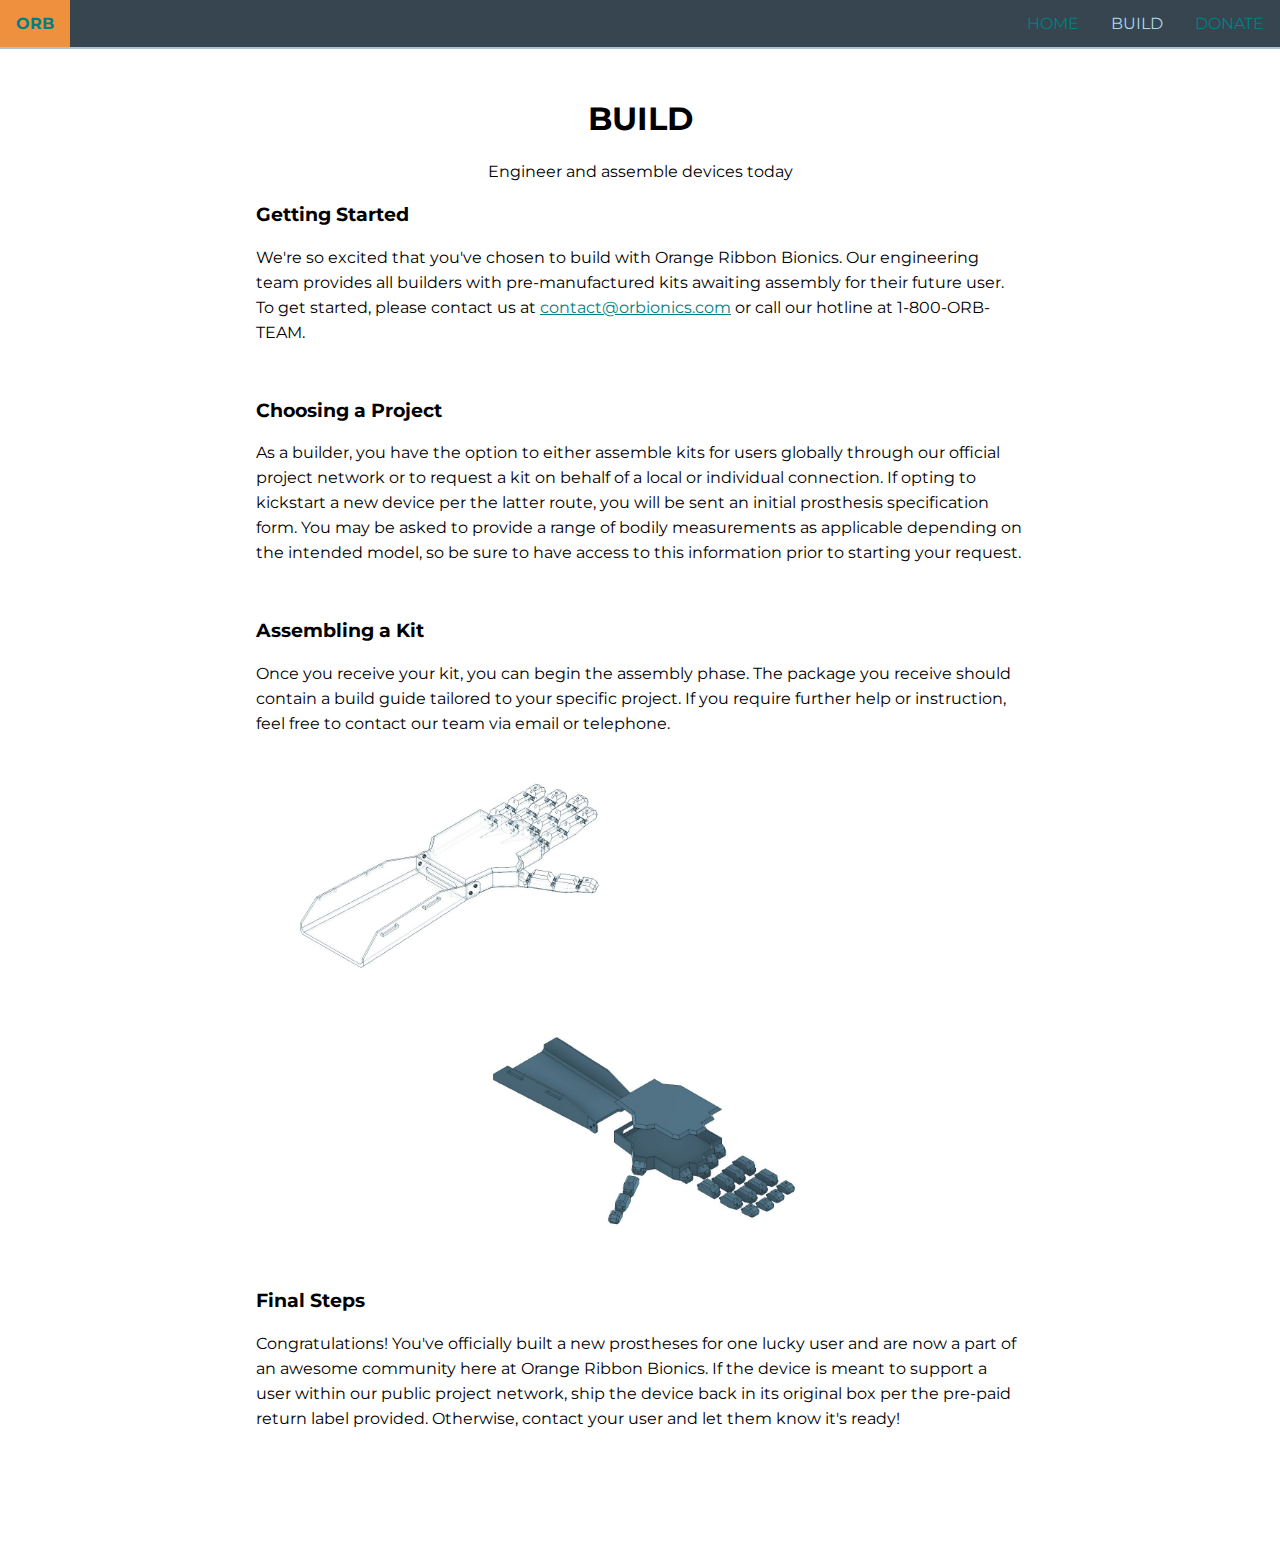
==== build.html @ f88635b3 "Business Website" ====
<!DOCTYPE html>
<html>
    <head>
        <title>Build With Us</title>
        <link rel="stylesheet" href="style.css">
        <link rel="stylesheet" href="https://fonts.googleapis.com/css2?family=Montserrat">
    </head>
    <body>
        <div class="header">
            <div class="logo">
                <a href="index.html" style="background-color: #ee903e"><b>ORB</b></a>
            </div>
            <ul>
                <li><a href="index.html">HOME</a></li>
                <li><a class="active" href="build.html">BUILD</a></li>
                <li><a href="donate.html">DONATE</a></li>
            </ul>
        </div>
        <div class="page-title">
            <h1>BUILD</h1>
            <p>Engineer and assemble devices today</p>
        </div>
        <div class="content">
            <h3>Getting Started</h3>
            <p>
                We're so excited that you've chosen to build with Orange Ribbon Bionics.
                Our engineering team provides all builders with pre-manufactured kits awaiting assembly for their future user.
                To get started, please contact us at <a href="mailto:contact@orbionics.com">contact@orbionics.com</a> or call our hotline at 1-800-ORB-TEAM.
            </p>
            <br/>
            <h3>Choosing a Project</h3>
            <p class="paragraph">
                As a builder, you have the option to either assemble kits for users globally through our official project network or to request a kit on behalf of a local or individual connection.
                If opting to kickstart a new device per the latter route, you will be sent an initial prosthesis specification form.
                You may be asked to provide a range of bodily measurements as applicable depending on the intended model, so be sure to have access to this information prior to starting your request.
            </p>
            <br/>
            <h3>Assembling a Kit</h3>
            <p>
                Once you receive your kit, you can begin the assembly phase.
                The package you receive should contain a build guide tailored to your specific project.
                If you require further help or instruction, feel free to contact our team via email or telephone.
            </p>
            <div style="text-align: center">
                <img src="images/Wireframe (Colorized).jpg" style="width: 100%; max-width: 400px; float: left"/>
                <img src="images/Exploded View (Colorized).jpg" style="width: 100%; max-width: 400px"/>
            </div>
            <br/>
            <h3>Final Steps</h3>
            <p class="last">
                Congratulations! You've officially built a new prostheses for one lucky user and are now a part of an awesome community here at Orange Ribbon Bionics.
                If the device is meant to support a user within our public project network, ship the device back in its original box per the pre-paid return label provided.
                Otherwise, contact your user and let them know it's ready!
            </p>
        </div>
    </body>
</html>
---- style.css ----
body {
    font-family: "Montserrat";
    margin: 0;
    padding: 0;
}

p {
    line-height: 25px;
}

.header {
    background-color: #36454F;
    overflow: hidden;
    border-bottom: 2px solid #abc4d4;
}

.header .logo {
    background-color: #ee903e;
}

.header a {
    text-decoration: none;
    color: #ffffff;
    font-size: 16px;
    padding: 14px 16px;
    text-align: center;
    float: left;
}

.header ul {
    list-style-type: none;
    margin: 0;
    padding: 0;
    float: right;
}

.header li {
    float: left;
}

.header ul a:hover {
    background-color: #f2f2f2;
    color: #36454F !important;
}

.header ul a.active {
    color: #add8e6;
}

.main-title {
    margin: 15vh 0 10vh 0;
    font-size: 64px;
}

.page-title {
    text-align: center;
    margin-top: 50px;
}

.content {
    margin: 0 20vw;
}

.content .last {
    margin-bottom: 15vh;
}

.content button {
    margin: 10px 0;
}

button {
    background-color: transparent;
    border: 2px solid #36454F;
    font-size: 16px;
    width: 400px;
    max-width: 50vw;
    padding: 8px;
    cursor: pointer;
}

button:hover {
    background-color: #36454F;
    color: #ffffff;
}

a:link {
    color: #008080;
}

form {
    margin: 0 25%;
}

fieldset {
    margin: 10px;
}

input {
    margin: 5px 0 10px 0;
    padding: 12px 20px;
    box-sizing: border-box;
}

input[type="submit"] {
    background-color: transparent;
    border: solid #36454F;
    border-radius: 25px;
    color: #36454F;
    font-family: "Montserrat";
    font-size: 18px;
    width: 97.5%;
    margin: 10px 0 100px 0;
    cursor: pointer;
}

input[type="submit"]:hover {
    background-color: #36454F;
    color: #ffffff;
}

.left {
    float: left;
    margin: 0 10px 0 0;
}
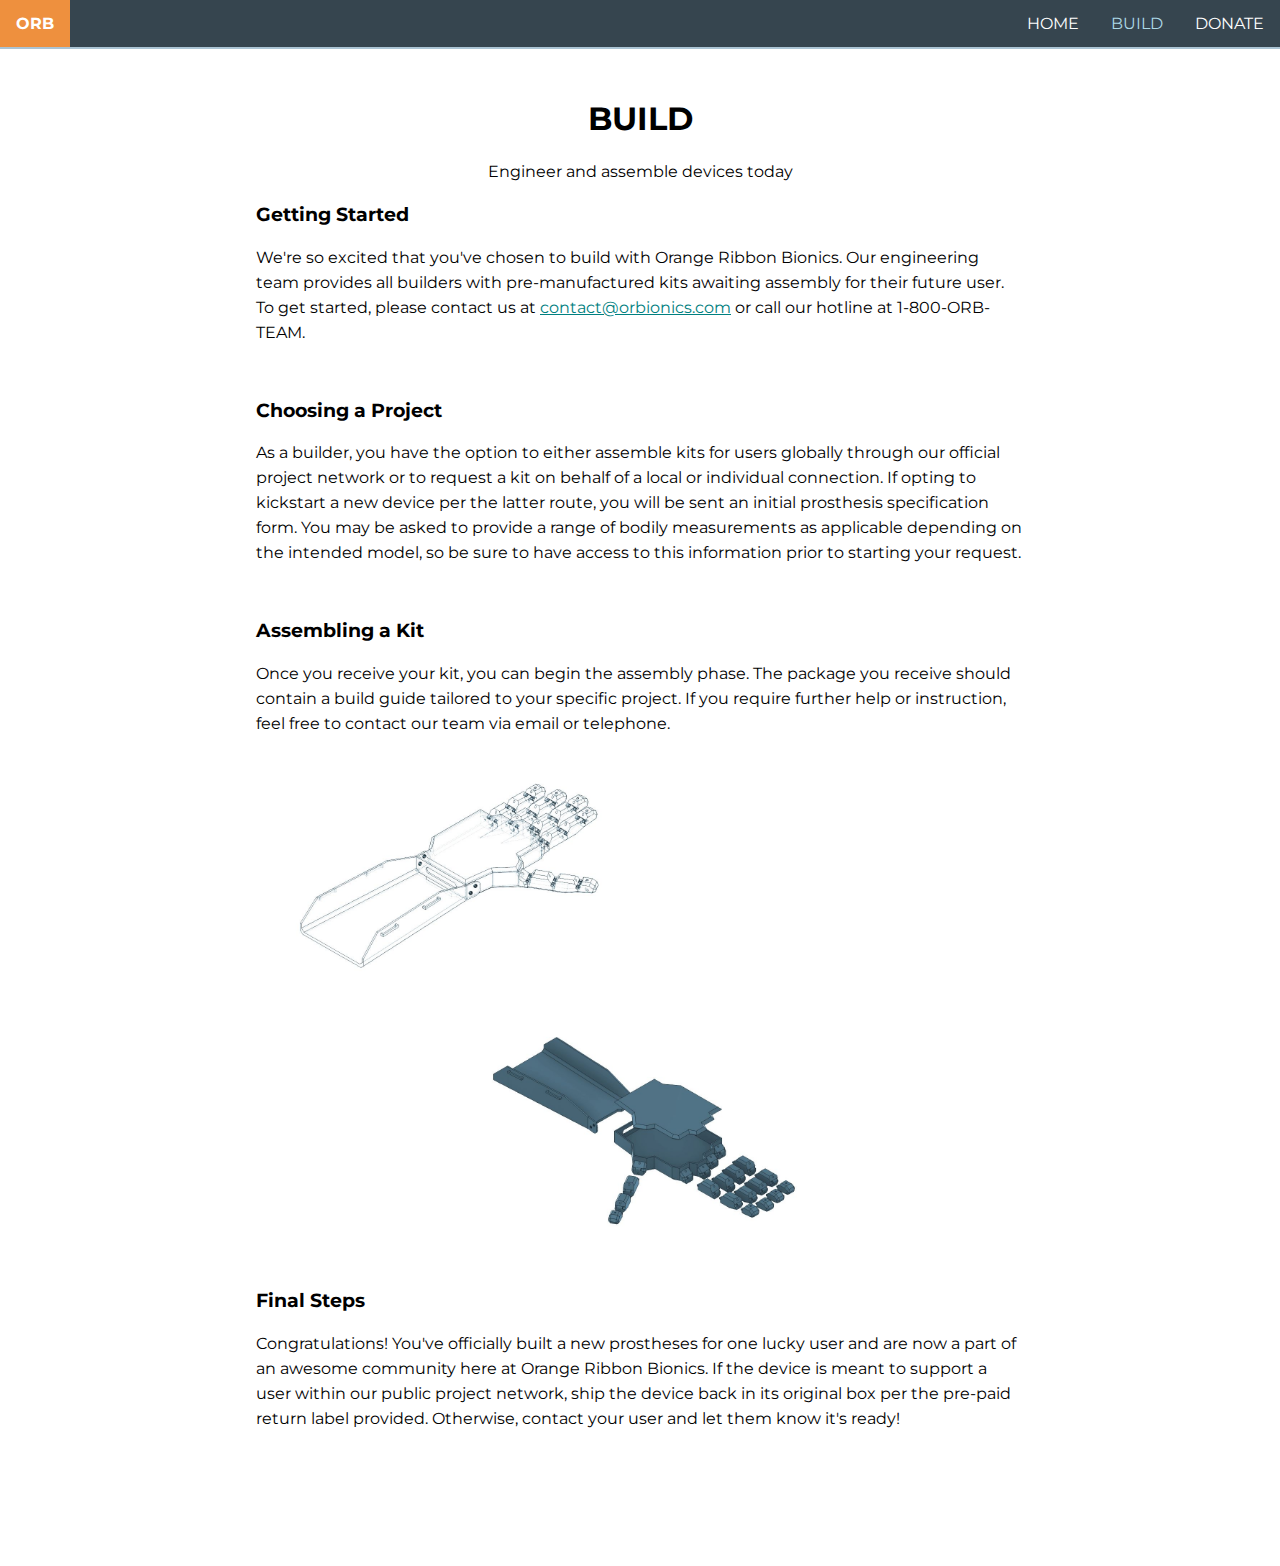
==== commit 2431ecc8: "Business Website" ====
--- a/build.html
+++ b/build.html
@@ -25,7 +25,7 @@
             <p>
                 We're so excited that you've chosen to build with Orange Ribbon Bionics.
                 Our engineering team provides all builders with pre-manufactured kits awaiting assembly for their future user.
-                To get started, please contact us at <a href="mailto:contact@orbionics.com">contact@orbionics.com</a> or call our hotline at 1-800-ORB-TEAM.
+                To get started, please contact us at <a href="mailto:contact@orbionics.com" style="color: #008080">contact@orbionics.com</a> or call our hotline at 1-800-ORB-TEAM.
             </p>
             <br/>
             <h3>Choosing a Project</h3>
--- a/style.css
+++ b/style.css
@@ -84,10 +84,6 @@
     color: #ffffff;
 }
 
-a:link {
-    color: #008080;
-}
-
 form {
     margin: 0 25%;
 }
